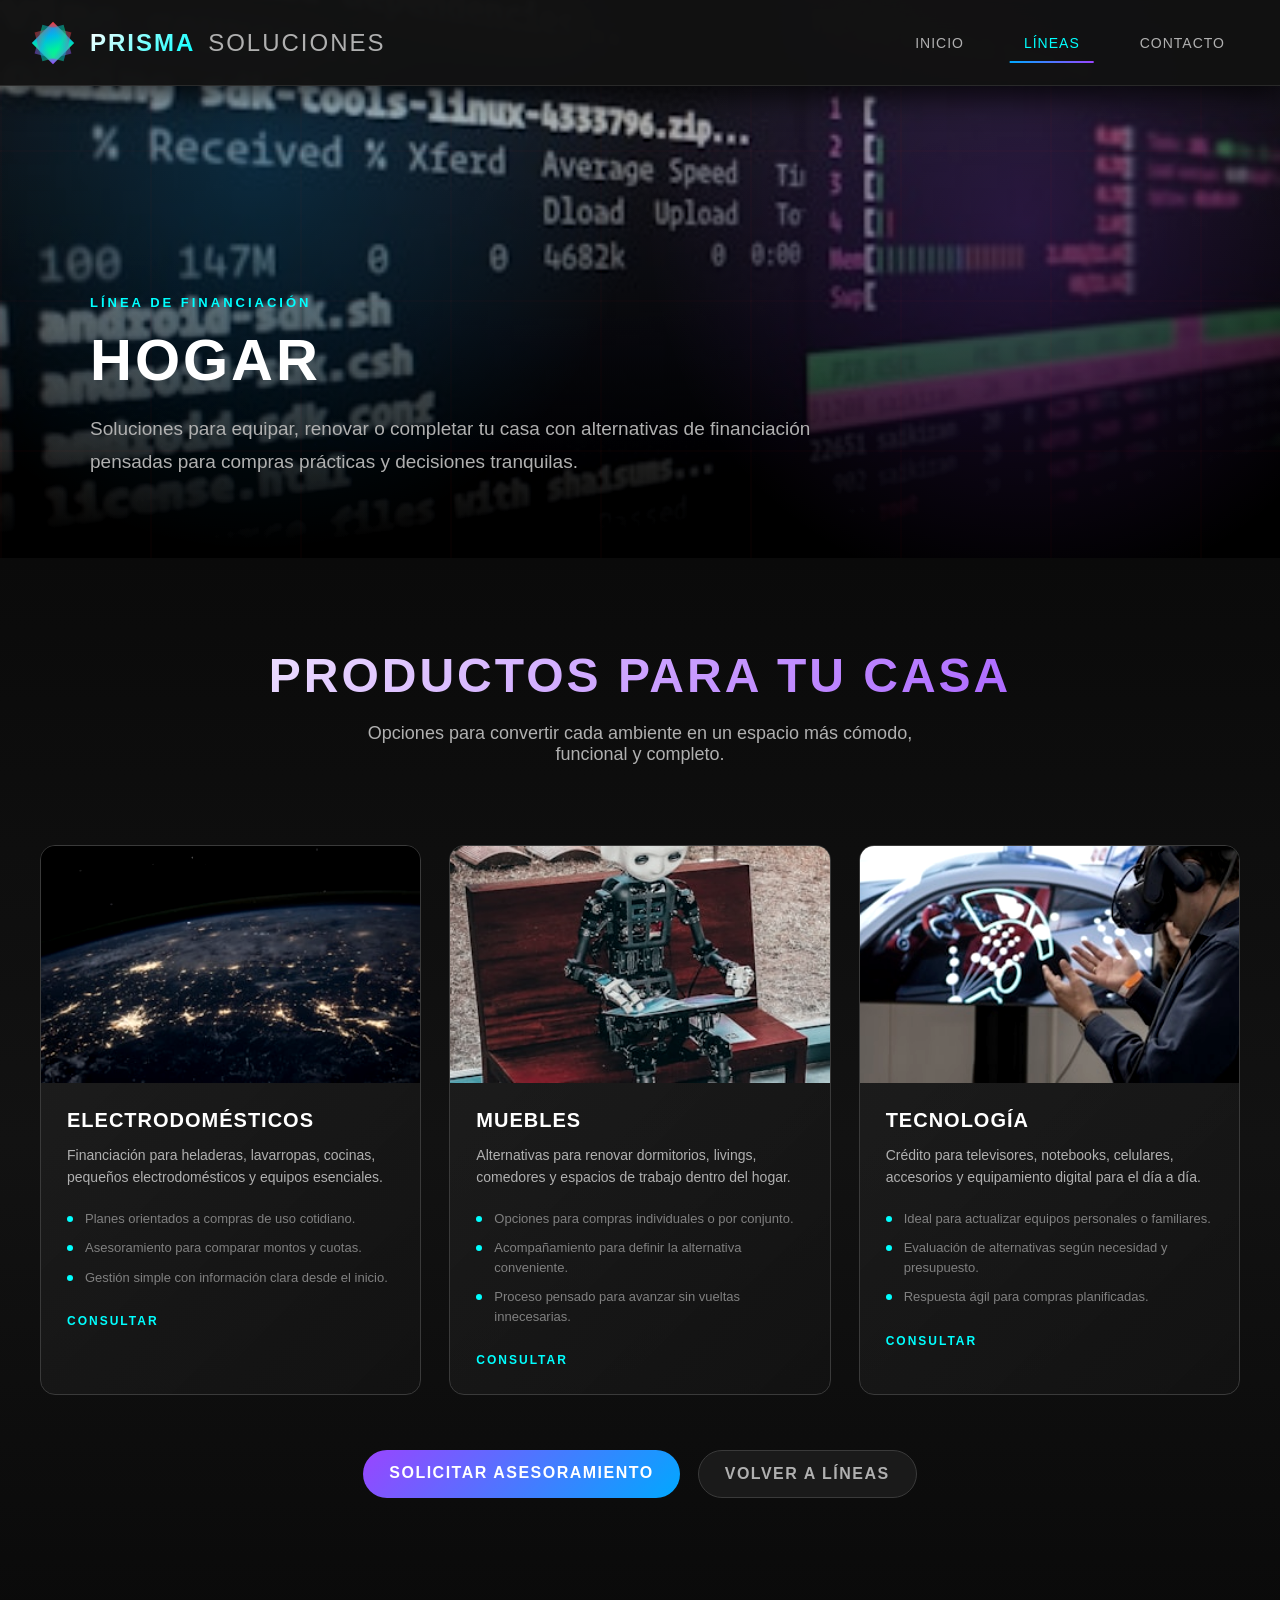
==== hogar.html @ 2b57d8ed "categorias" ====
<!DOCTYPE html>
<html lang="es">
<head>
    <meta charset="UTF-8">
    <meta name="viewport" content="width=device-width, initial-scale=1.0">
    <title>Hogar | PRISMA SOLUCIONES</title>
    <link rel="stylesheet" href="styles.css">
</head>
<body>
    <header class="header scrolled" id="header">
        <nav class="nav-container">
            <a href="index.html#home" class="logo">
                <div class="logo-icon">
                    <div class="logo-prism">
                        <div class="prism-shape"></div>
                    </div>
                </div>
                <span class="logo-text">
                    <span class="prism">PRISMA</span>
                    <span class="flux">SOLUCIONES</span>
                </span>
            </a>
            <ul class="nav-menu">
                <li><a href="index.html#home" class="nav-link">Inicio</a></li>
                <li><a href="index.html#stats" class="nav-link active">Líneas</a></li>
                <li><a href="index.html#contact" class="nav-link">Contacto</a></li>
            </ul>
        </nav>
    </header>

    <main>
        <section class="detail-hero" style="--detail-image: url('images/data-nexus.jpg');">
            <div class="detail-hero-content">
                <div class="detail-kicker">Línea de financiación</div>
                <h1 class="detail-title">Hogar</h1>
                <p class="detail-intro">Soluciones para equipar, renovar o completar tu casa con alternativas de financiación pensadas para compras prácticas y decisiones tranquilas.</p>
            </div>
        </section>

        <section class="products-section">
            <div class="section-header">
                <h2 class="section-title">Productos para tu casa</h2>
                <p class="section-subtitle">Opciones para convertir cada ambiente en un espacio más cómodo, funcional y completo.</p>
            </div>

            <div class="products-grid">
                <article class="product-card">
                    <div class="product-image">
                        <img src="images/quantum-cloud.jpg" alt="Electrodomésticos para el hogar">
                    </div>
                    <div class="product-content">
                        <h3 class="product-title">Electrodomésticos</h3>
                        <p class="product-description">Financiación para heladeras, lavarropas, cocinas, pequeños electrodomésticos y equipos esenciales.</p>
                        <ul class="product-details">
                            <li>Planes orientados a compras de uso cotidiano.</li>
                            <li>Asesoramiento para comparar montos y cuotas.</li>
                            <li>Gestión simple con información clara desde el inicio.</li>
                        </ul>
                        <a class="product-cta" href="index.html#contact">Consultar</a>
                    </div>
                </article>

                <article class="product-card">
                    <div class="product-image">
                        <img src="images/neural-network.jpg" alt="Muebles para livings, dormitorios y comedores">
                    </div>
                    <div class="product-content">
                        <h3 class="product-title">Muebles</h3>
                        <p class="product-description">Alternativas para renovar dormitorios, livings, comedores y espacios de trabajo dentro del hogar.</p>
                        <ul class="product-details">
                            <li>Opciones para compras individuales o por conjunto.</li>
                            <li>Acompañamiento para definir la alternativa conveniente.</li>
                            <li>Proceso pensado para avanzar sin vueltas innecesarias.</li>
                        </ul>
                        <a class="product-cta" href="index.html#contact">Consultar</a>
                    </div>
                </article>

                <article class="product-card">
                    <div class="product-image">
                        <img src="images/ar-interface.jpg" alt="Tecnología para el hogar">
                    </div>
                    <div class="product-content">
                        <h3 class="product-title">Tecnología</h3>
                        <p class="product-description">Crédito para televisores, notebooks, celulares, accesorios y equipamiento digital para el día a día.</p>
                        <ul class="product-details">
                            <li>Ideal para actualizar equipos personales o familiares.</li>
                            <li>Evaluación de alternativas según necesidad y presupuesto.</li>
                            <li>Respuesta ágil para compras planificadas.</li>
                        </ul>
                        <a class="product-cta" href="index.html#contact">Consultar</a>
                    </div>
                </article>
            </div>

            <div class="detail-actions">
                <a class="detail-button" href="index.html#contact">Solicitar asesoramiento</a>
                <a class="detail-button secondary" href="index.html#stats">Volver a líneas</a>
            </div>
        </section>
    </main>
</body>
</html>
---- styles.css ----
@charset "utf-8";
/* CSS Document */

/*

TemplateMo 600 Prism Flux

https://templatemo.com/tm-600-prism-flux

*/

* {
	margin: 0;
	padding: 0;
	box-sizing: border-box;
}

:root {
	--primary-black: #0a0a0a;
	--carbon-dark: #121212;
	--carbon-medium: #1a1a1a;
	--carbon-light: #2a2a2a;
	--metal-dark: #3a3a3a;
	--metal-light: #4a4a4a;
	--accent-red: #ff3333;
	--accent-blue: #00a8ff;
	--accent-green: #00ff88;
	--accent-purple: #9945ff;
	--accent-cyan: #00ffff;
	--text-primary: #ffffff;
	--text-secondary: #b0b0b0;
	--text-dim: #808080;
}

html {
	scroll-behavior: smooth;
	overflow-x: hidden;
}

body {
	font-family: 'Orbitron', 'Rajdhani', sans-serif;
	background: var(--primary-black);
	color: var(--text-primary);
	overflow-x: hidden;
	position: relative;
}

/* Carbon Fiber Background Pattern */
body::before {
	content: '';
	position: fixed;
	top: 0;
	left: 0;
	width: 100%;
	height: 100%;
	background:
		repeating-linear-gradient(0deg,
			transparent,
			transparent 2px,
			rgba(255, 255, 255, 0.03) 2px,
			rgba(255, 255, 255, 0.03) 4px),
		repeating-linear-gradient(90deg,
			transparent,
			transparent 2px,
			rgba(255, 255, 255, 0.03) 2px,
			rgba(255, 255, 255, 0.03) 4px),
		linear-gradient(135deg,
			var(--primary-black) 0%,
			var(--carbon-dark) 25%,
			var(--carbon-medium) 50%,
			var(--carbon-dark) 75%,
			var(--primary-black) 100%);
	z-index: -2;
}

/* Animated Grid Overlay */
body::after {
	content: '';
	position: fixed;
	top: 0;
	left: 0;
	width: 100%;
	height: 100%;
	background-image:
		linear-gradient(rgba(255, 51, 51, 0.05) 2px, transparent 2px),
		linear-gradient(90deg, rgba(255, 51, 51, 0.05) 2px, transparent 2px);
	background-size: 150px 150px;
	animation: gridMove 20s linear infinite;
	z-index: -1;
	opacity: 0.5;
}

@keyframes gridMove {
	0% {
		transform: translate(0, 0);
	}

	100% {
		transform: translate(150px, 150px);
	}
}

/* Loading Screen */
.loader {
	position: fixed;
	top: 0;
	left: 0;
	width: 100%;
	height: 100vh;
	background: var(--primary-black);
	display: flex;
	justify-content: center;
	align-items: center;
	z-index: 10000;
	transition: opacity 0.5s, visibility 0.5s;
}

.loader.hidden {
	opacity: 0;
	visibility: hidden;
}

.loader-content {
	text-align: center;
}

.loader-prism {
	width: 100px;
	height: 100px;
	position: relative;
	margin: 0 auto 30px;
}

.prism-face {
	position: absolute;
	width: 100%;
	height: 100%;
	border: 2px solid transparent;
	transform-origin: center;
	animation: prismRotate 3s linear infinite;
}

.prism-face:nth-child(1) {
	border-image: linear-gradient(45deg, var(--accent-red), var(--accent-blue)) 1;
	animation-delay: 0s;
}

.prism-face:nth-child(2) {
	border-image: linear-gradient(45deg, var(--accent-blue), var(--accent-green)) 1;
	transform: rotate(60deg);
	animation-delay: 0.2s;
}

.prism-face:nth-child(3) {
	border-image: linear-gradient(45deg, var(--accent-green), var(--accent-purple)) 1;
	transform: rotate(120deg);
	animation-delay: 0.4s;
}

@keyframes prismRotate {
	0% {
		transform: rotate(0deg) scale(1);
	}

	50% {
		transform: rotate(180deg) scale(1.2);
	}

	100% {
		transform: rotate(360deg) scale(1);
	}
}

/* Navigation Header */
.header {
	position: fixed;
	top: 0;
	width: 100%;
	background: linear-gradient(180deg,
			rgba(18, 18, 18, 0.98) 0%,
			rgba(18, 18, 18, 0.9) 50%,
			rgba(18, 18, 18, 0) 100%);
	backdrop-filter: blur(20px);
	border-bottom: 1px solid rgba(255, 255, 255, 0.1);
	z-index: 1000;
	transition: all 0.3s ease;
}

.header.scrolled {
	background: rgba(18, 18, 18, 0.98);
	backdrop-filter: blur(30px);
	box-shadow: 0 10px 30px rgba(0, 0, 0, 0.8);
}

.nav-container {
	max-width: 1400px;
	margin: 0 auto;
	display: flex;
	justify-content: space-between;
	align-items: center;
	padding: 20px 30px;
}

.logo {
	display: flex;
	align-items: center;
	text-decoration: none;
	position: relative;
}

.logo-icon {
	width: 45px;
	height: 45px;
	margin-right: 15px;
	position: relative;
}

/* Prism-inspired logo */
.logo-prism {
	width: 100%;
	height: 100%;
	position: relative;
	display: flex;
	align-items: center;
	justify-content: center;
}

.prism-shape {
	width: 30px;
	height: 30px;
	position: relative;
	transform: rotate(45deg);
	background: linear-gradient(135deg,
			var(--accent-red) 0%,
			var(--accent-blue) 33%,
			var(--accent-green) 66%,
			var(--accent-purple) 100%);
	animation: prismShine 3s ease-in-out infinite;
}

@keyframes prismShine {

	0%,
	100% {
		filter: brightness(1) hue-rotate(0deg);
		transform: rotate(45deg) scale(1);
	}

	50% {
		filter: brightness(1.5) hue-rotate(10deg);
		transform: rotate(45deg) scale(1.1);
	}
}

.prism-shape::before,
.prism-shape::after {
	content: '';
	position: absolute;
	width: 100%;
	height: 100%;
	background: inherit;
	opacity: 0.5;
}

.prism-shape::before {
	transform: rotate(60deg);
}

.prism-shape::after {
	transform: rotate(-60deg);
}

.logo-text {
	font-size: 24px;
	font-weight: 900;
	letter-spacing: 2px;
	text-transform: uppercase;
}

.logo-text .prism {
	background: linear-gradient(135deg, var(--text-primary), var(--accent-cyan));
	-webkit-background-clip: text;
	-webkit-text-fill-color: transparent;
	background-clip: text;
}

.logo-text .flux {
	color: var(--text-secondary);
	font-weight: 300;
	margin-left: 5px;
}

.nav-menu {
	display: flex;
	list-style: none;
	gap: 10px;
	align-items: center;
}

.nav-menu a {
	color: var(--text-secondary);
	text-decoration: none;
	padding: 12px 25px;
	transition: all 0.3s ease;
	position: relative;
	text-transform: uppercase;
	font-weight: 500;
	letter-spacing: 1px;
	font-size: 14px;
}

.nav-menu a::before {
	content: '';
	position: absolute;
	bottom: 0;
	left: 50%;
	transform: translateX(-50%);
	width: 0;
	height: 2px;
	background: linear-gradient(90deg, var(--accent-blue), var(--accent-purple));
	transition: width 0.3s ease;
}

.nav-menu a:hover {
	color: var(--text-primary);
}

.nav-menu a:hover::before,
.nav-menu a.active::before {
	width: 80%;
}

.nav-menu a.active {
	color: var(--accent-cyan);
}

.menu-toggle {
	display: none;
	flex-direction: column;
	cursor: pointer;
	padding: 5px;
}

.menu-toggle span {
	width: 30px;
	height: 3px;
	background: linear-gradient(90deg, var(--accent-blue), var(--accent-purple));
	margin: 3px 0;
	transition: 0.3s;
	border-radius: 2px;
}

.menu-toggle.active span:nth-child(1) {
	transform: rotate(-45deg) translate(-5px, 6px);
}

.menu-toggle.active span:nth-child(2) {
	opacity: 0;
}

.menu-toggle.active span:nth-child(3) {
	transform: rotate(45deg) translate(-5px, -6px);
}

/* Hero Section with 3D Carousel */
.hero {
	min-height: 100vh;
	display: flex;
	align-items: center;
	justify-content: center;
	position: relative;
	padding: 120px 20px 80px;
	background: radial-gradient(ellipse at center,
			rgba(153, 69, 255, 0.1) 0%,
			transparent 50%);
}

.carousel-container {
	width: 100%;
	max-width: 1600px;
	height: 650px;
	perspective: 1200px;
	position: relative;
	padding-top: 60px;
}

.carousel {
	width: 100%;
	height: 100%;
	position: relative;
	transform-style: preserve-3d;
}

.carousel-item {
	position: absolute;
	width: 400px;
	height: 500px;
	left: 50%;
	top: 50%;
	transform-style: preserve-3d;
	transition: all 0.8s cubic-bezier(0.4, 0.0, 0.2, 1);
	cursor: pointer;
	transform-origin: center center;
}

.carousel-item .card {
	width: 100%;
	height: 100%;
	background: linear-gradient(135deg, var(--carbon-medium), var(--carbon-dark));
	border: 2px solid var(--metal-dark);
	border-radius: 20px;
	padding: 30px;
	position: relative;
	overflow: hidden;
	box-shadow:
		0 20px 40px rgba(0, 0, 0, 0.8),
		inset 0 1px 0 rgba(255, 255, 255, 0.1);
}

.carousel-item .card::before {
	content: '';
	position: absolute;
	top: 0;
	left: 0;
	right: 0;
	height: 1px;
	background: linear-gradient(90deg,
			transparent,
			rgba(255, 255, 255, 0.5),
			transparent);
	animation: scanline 3s linear infinite;
}

@keyframes scanline {
	0% {
		transform: translateY(0);
	}

	100% {
		transform: translateY(500px);
	}
}

.card-number {
	position: absolute;
	top: 20px;
	right: 30px;
	font-size: 72px;
	font-weight: 900;
	color: rgba(153, 69, 255, 0.1);
	font-family: 'Orbitron', monospace;
}

.card-image {
	width: 100%;
	height: 200px;
	background: var(--carbon-dark);
	border-radius: 10px;
	margin-bottom: 20px;
	overflow: hidden;
	position: relative;
	border: 1px solid var(--metal-dark);
}

.card-image img {
	width: 100%;
	height: 100%;
	object-fit: cover;
	filter: grayscale(50%) contrast(1.2);
	transition: all 0.5s ease;
}

.carousel-item:hover .card-image img {
	filter: grayscale(0%) contrast(1.3);
	transform: scale(1.1);
}

.card-title {
	font-size: 24px;
	font-weight: 700;
	margin-bottom: 15px;
	text-transform: uppercase;
	letter-spacing: 2px;
	background: linear-gradient(135deg, var(--text-primary), var(--accent-purple));
	-webkit-background-clip: text;
	-webkit-text-fill-color: transparent;
	background-clip: text;
}

.card-description {
	color: var(--text-secondary);
	line-height: 1.6;
	margin-bottom: 20px;
	font-size: 14px;
}

.card-tech {
	display: flex;
	flex-wrap: wrap;
	gap: 8px;
	margin-bottom: 20px;
}

.tech-badge {
	padding: 5px 12px;
	background: rgba(153, 69, 255, 0.1);
	border: 1px solid var(--accent-purple);
	border-radius: 20px;
	font-size: 12px;
	color: var(--accent-purple);
	text-transform: uppercase;
	letter-spacing: 1px;
}

.card-cta {
	padding: 12px 30px;
	background: linear-gradient(135deg, var(--accent-purple), var(--accent-blue));
	border: none;
	border-radius: 30px;
	color: var(--text-primary);
	font-weight: 700;
	text-transform: uppercase;
	letter-spacing: 2px;
	cursor: pointer;
	transition: all 0.3s ease;
	box-shadow: 0 5px 15px rgba(153, 69, 255, 0.3);
}

.card-cta:hover {
	transform: translateY(-2px);
	box-shadow: 0 8px 25px rgba(153, 69, 255, 0.5);
}

/* Carousel Controls */
.carousel-controls {
	position: absolute;
	bottom: -70px;
	left: 50%;
	transform: translateX(-50%);
	display: flex;
	gap: 20px;
	z-index: 100;
}

.carousel-btn {
	width: 60px;
	height: 60px;
	background: linear-gradient(135deg, var(--carbon-medium), var(--carbon-dark));
	border: 2px solid var(--metal-dark);
	border-radius: 50%;
	color: var(--accent-purple);
	font-size: 24px;
	cursor: pointer;
	transition: all 0.3s ease;
	display: flex;
	align-items: center;
	justify-content: center;
	box-shadow:
		0 5px 15px rgba(0, 0, 0, 0.5),
		inset 0 1px 0 rgba(255, 255, 255, 0.1);
}

.carousel-btn:hover {
	border-color: var(--accent-purple);
	box-shadow:
		0 8px 25px rgba(153, 69, 255, 0.3),
		inset 0 1px 0 rgba(255, 255, 255, 0.2);
	transform: scale(1.1);
}

.carousel-indicators {
	position: absolute;
	top: 30px;
	left: 50%;
	transform: translateX(-50%);
	display: flex;
	gap: 15px;
	z-index: 100;
}

.indicator {
	width: 12px;
	height: 12px;
	background: var(--metal-dark);
	border: 1px solid var(--metal-light);
	border-radius: 50%;
	cursor: pointer;
	transition: all 0.3s ease;
}

.indicator.active {
	background: linear-gradient(135deg, var(--accent-purple), var(--accent-blue));
	box-shadow: 0 0 10px rgba(153, 69, 255, 0.5);
	transform: scale(1.3);
}

/* NEW: Prism Philosophy Section */
.philosophy-section {
	padding: 120px 30px;
	background: linear-gradient(180deg,
			var(--primary-black) 0%,
			rgba(153, 69, 255, 0.02) 50%,
			var(--primary-black) 100%);
	position: relative;
	overflow: hidden;
}

.philosophy-container {
	max-width: 1200px;
	margin: 0 auto;
	text-align: center;
}

/* Animated Prism Line */
.prism-line {
	width: 100%;
	height: 2px;
	margin: 0 auto 60px;
	position: relative;
	overflow: hidden;
	background: var(--carbon-medium);
}

.prism-line::before {
	content: '';
	position: absolute;
	top: 0;
	left: -100%;
	width: 100%;
	height: 100%;
	background: linear-gradient(90deg,
			transparent,
			var(--accent-red) 20%,
			var(--accent-blue) 40%,
			var(--accent-green) 60%,
			var(--accent-purple) 80%,
			transparent);

	animation: prismSweep 4s ease-in-out infinite;
}

@keyframes prismSweep {
	0% {
		left: -100%;
	}

	100% {
		left: 100%;
	}
}

.philosophy-headline {
	font-size: 56px;
	font-weight: 900;
	text-transform: uppercase;
	letter-spacing: 3px;
	margin-bottom: 30px;
	line-height: 1.2;
	background: linear-gradient(135deg,
			var(--accent-cyan) 0%,
			var(--accent-purple) 25%,
			var(--accent-blue) 50%,
			var(--accent-green) 75%,
			var(--accent-cyan) 100%);
	-webkit-background-clip: text;
	-webkit-text-fill-color: transparent;
	background-clip: text;
	background-size: 200% 200%;
	animation: gradientFlow 5s ease infinite;
}

@keyframes gradientFlow {
	0% {
		background-position: 0% 50%;
	}

	50% {
		background-position: 100% 50%;
	}

	100% {
		background-position: 0% 50%;
	}
}

.philosophy-subheading {
	font-size: 20px;
	color: var(--text-secondary);
	max-width: 700px;
	margin: 0 auto 80px;
	line-height: 1.6;
	font-weight: 300;
}

.philosophy-pillars {
	display: grid;
	grid-template-columns: repeat(auto-fit, minmax(300px, 1fr));
	gap: 50px;
	margin-bottom: 60px;
}

.pillar {
	position: relative;
	padding: 40px 30px;
	background: linear-gradient(135deg,
			rgba(42, 42, 42, 0.2),
			rgba(26, 26, 26, 0.3));
	border: 1px solid var(--metal-dark);
	border-radius: 20px;
	transition: all 0.4s ease;
	overflow: hidden;
}

.pillar::before {
	content: '';
	position: absolute;
	top: 0;
	left: 0;
	width: 100%;
	height: 2px;
	background: linear-gradient(90deg,
			var(--accent-purple),
			var(--accent-blue),
			var(--accent-green));
	transform: scaleX(0);
	transition: transform 0.4s ease;
}

.pillar:hover::before {
	transform: scaleX(1);
}

.pillar:hover {
	transform: translateY(-10px);
	border-color: var(--accent-purple);
	box-shadow: 0 20px 40px rgba(153, 69, 255, 0.2);
	background: linear-gradient(135deg,
			rgba(153, 69, 255, 0.05),
			rgba(26, 26, 26, 0.3));
}

.pillar-icon {
	width: 80px;
	height: 80px;
	margin: 0 auto 25px;
	display: flex;
	align-items: center;
	justify-content: center;
	font-size: 40px;
	position: relative;
}

.pillar-icon::before {
	content: '';
	position: absolute;
	width: 100%;
	height: 100%;
	background: linear-gradient(135deg, var(--accent-purple), var(--accent-blue));
	border-radius: 50%;
	opacity: 0.2;
	animation: pulse 3s ease-in-out infinite;
}

@keyframes pulse {

	0%,
	100% {
		transform: scale(1);
		opacity: 0.2;
	}

	50% {
		transform: scale(1.2);
		opacity: 0.1;
	}
}

.pillar-title {
	font-size: 24px;
	font-weight: 700;
	text-transform: uppercase;
	letter-spacing: 2px;
	margin-bottom: 15px;
	color: var(--text-primary);
}

.pillar-description {
	font-size: 16px;
	color: var(--text-secondary);
	line-height: 1.6;
}
.pillar-description a {
	color: var(--accent-cyan);
	text-decoration: none;
	transition: all 0.3s ease;
	position: relative;
}

.pillar-description a::after {
	content: '';
	position: absolute;
	bottom: -2px;
	left: 0;
	width: 0;
	height: 1px;
	background: var(--accent-cyan);
	transition: width 0.3s ease;
}

.pillar-description a:hover {
	color: var(--accent-purple);
}

.pillar-description a:hover::after {
	width: 100%;
}

/* Particle Effect Background */
.philosophy-particles {
	position: absolute;
	width: 100%;
	height: 100%;
	top: 0;
	left: 0;
	overflow: hidden;
	pointer-events: none;
}

.particle {
	position: absolute;
	width: 4px;
	height: 4px;
	background: linear-gradient(135deg, var(--accent-cyan), var(--accent-purple));
	border-radius: 50%;
	opacity: 0;
	animation: float-particle 20s infinite linear;
}

@keyframes float-particle {
	0% {
		transform: translateY(0) rotate(0deg);
		opacity: 0;
	}

	5% {
		opacity: 1;
	}

	95% {
		opacity: 1;
	}

	100% {
		transform: translateY(-100vh) rotate(720deg);
		opacity: 0;
	}
}

/* Stats Section with Content */
.stats-section {
	padding: 120px 30px;
	background: linear-gradient(180deg,
			var(--primary-black) 0%,
			var(--carbon-dark) 50%,
			var(--primary-black) 100%);
	position: relative;
}

.stats-grid {
	max-width: 1200px;
	margin: 0 auto;
	display: grid;
	grid-template-columns: repeat(3, minmax(0, 1fr));
	gap: 32px;
}

.stat-card {
	background: linear-gradient(135deg,
			rgba(42, 42, 42, 0.5),
			rgba(26, 26, 26, 0.8));
	border: 1px solid var(--metal-dark);
	border-radius: 15px;
	color: inherit;
	display: flex;
	flex-direction: column;
	min-height: 430px;
	padding: 0 0 30px;
	position: relative;
	overflow: hidden;
	text-align: left;
	text-decoration: none;
	transition: all 0.3s ease;
}

.stat-card::before {
	content: '';
	position: absolute;
	top: 0;
	left: -100%;
	width: 100%;
	height: 2px;
	background: linear-gradient(90deg,
			transparent,
			var(--accent-purple),
			transparent);
	animation: none;
}

.stat-card:hover::before {
	animation: slideRight 0.5s ease forwards;
}

@keyframes slideRight {
	0% {
		left: -100%;
	}

	100% {
		left: 100%;
	}
}

.stat-card:hover {
	transform: translateY(-5px);
	border-color: var(--accent-purple);
	box-shadow: 0 15px 35px rgba(153, 69, 255, 0.2);
}

.stat-image {
	width: 100%;
	aspect-ratio: 16 / 10;
	background: var(--carbon-dark);
	border-bottom: 1px solid var(--metal-dark);
	overflow: hidden;
	position: relative;
}

.stat-image::after {
	content: '';
	position: absolute;
	inset: 0;
	background: linear-gradient(180deg, transparent 45%, rgba(10, 10, 10, 0.82) 100%);
	pointer-events: none;
}

.stat-image img {
	width: 100%;
	height: 100%;
	object-fit: cover;
	filter: grayscale(35%) contrast(1.15);
	transition: all 0.5s ease;
}

.stat-card:hover .stat-image img {
	filter: grayscale(0%) contrast(1.25);
	transform: scale(1.08);
}

.stat-icon {
	width: 80px;
	height: 80px;
	background: linear-gradient(135deg, var(--accent-purple), var(--accent-blue));
	border-radius: 50%;
	display: flex;
	align-items: center;
	justify-content: center;
	margin: 0 auto 20px;
	font-size: 36px;
	color: var(--text-primary);
	box-shadow: 0 10px 25px rgba(153, 69, 255, 0.3);
}

.stat-number {
	font-size: 48px;
	font-weight: 900;
	color: var(--text-primary);
	margin-bottom: 10px;
	font-family: 'Orbitron', monospace;
}

.stat-label {
	font-size: 22px;
	color: var(--text-primary);
	text-transform: uppercase;
	letter-spacing: 1.5px;
	margin-bottom: 15px;
	padding: 28px 28px 0;
}

.stat-description {
	color: var(--text-secondary);
	flex: 1;
	font-size: 15px;
	line-height: 1.6;
	padding: 0 28px;
}

.stat-link {
	align-self: flex-start;
	color: var(--accent-cyan);
	font-size: 12px;
	font-weight: 700;
	letter-spacing: 2px;
	margin: 24px 28px 0;
	text-transform: uppercase;
	transition: all 0.3s ease;
}

.stat-card:hover .stat-link {
	color: var(--accent-purple);
	transform: translateX(6px);
}

/* Product detail pages */
.detail-hero {
	min-height: 62vh;
	display: flex;
	align-items: flex-end;
	padding: 150px 30px 80px;
	position: relative;
	overflow: hidden;
}

.detail-hero::before {
	content: '';
	position: absolute;
	inset: 0;
	background: linear-gradient(180deg, rgba(10, 10, 10, 0.15), var(--primary-black)),
		var(--detail-image);
	background-position: center;
	background-size: cover;
	filter: grayscale(25%) contrast(1.15);
	z-index: -2;
}

.detail-hero::after {
	content: '';
	position: absolute;
	inset: 0;
	background: radial-gradient(circle at 20% 30%, rgba(0, 168, 255, 0.18), transparent 35%),
		radial-gradient(circle at 80% 40%, rgba(153, 69, 255, 0.2), transparent 35%);
	z-index: -1;
}

.detail-hero-content {
	max-width: 1100px;
	margin: 0 auto;
	width: 100%;
}

.detail-kicker {
	color: var(--accent-cyan);
	font-size: 13px;
	font-weight: 700;
	letter-spacing: 3px;
	margin-bottom: 18px;
	text-transform: uppercase;
}

.detail-title {
	font-size: 58px;
	font-weight: 900;
	letter-spacing: 3px;
	line-height: 1.1;
	margin-bottom: 22px;
	text-transform: uppercase;
}

.detail-intro {
	color: var(--text-secondary);
	font-size: 19px;
	line-height: 1.7;
	max-width: 780px;
}

.products-section {
	padding: 90px 30px 120px;
	background: linear-gradient(180deg, var(--primary-black) 0%, var(--carbon-dark) 55%, var(--primary-black) 100%);
}

.products-grid {
	max-width: 1200px;
	margin: 0 auto;
	display: grid;
	grid-template-columns: repeat(3, minmax(0, 1fr));
	gap: 28px;
}

.product-card {
	background: linear-gradient(135deg, rgba(42, 42, 42, 0.55), rgba(18, 18, 18, 0.92));
	border: 1px solid var(--metal-dark);
	border-radius: 15px;
	overflow: hidden;
	transition: all 0.3s ease;
}

.product-card:hover {
	border-color: var(--accent-purple);
	box-shadow: 0 18px 35px rgba(153, 69, 255, 0.18);
	transform: translateY(-6px);
}

.product-image {
	aspect-ratio: 16 / 10;
	overflow: hidden;
}

.product-image img {
	width: 100%;
	height: 100%;
	object-fit: cover;
	filter: grayscale(35%) contrast(1.12);
	transition: all 0.5s ease;
}

.product-card:hover .product-image img {
	filter: grayscale(0%) contrast(1.22);
	transform: scale(1.08);
}

.product-content {
	padding: 26px;
}

.product-title {
	font-size: 20px;
	letter-spacing: 1px;
	margin-bottom: 12px;
	text-transform: uppercase;
}

.product-description {
	color: var(--text-secondary);
	font-size: 14px;
	line-height: 1.6;
	margin-bottom: 20px;
}

.product-details {
	display: grid;
	gap: 10px;
	list-style: none;
	margin-bottom: 24px;
}

.product-details li {
	color: var(--text-dim);
	font-size: 13px;
	line-height: 1.5;
	padding-left: 18px;
	position: relative;
}

.product-details li::before {
	content: '';
	width: 6px;
	height: 6px;
	background: var(--accent-cyan);
	border-radius: 50%;
	left: 0;
	position: absolute;
	top: 7px;
}

.product-cta {
	color: var(--accent-cyan);
	font-size: 12px;
	font-weight: 700;
	letter-spacing: 2px;
	text-decoration: none;
	text-transform: uppercase;
	transition: color 0.3s ease;
}

.product-cta:hover {
	color: var(--accent-purple);
}

.detail-actions {
	max-width: 1200px;
	margin: 55px auto 0;
	display: flex;
	flex-wrap: wrap;
	gap: 18px;
	justify-content: center;
}

.detail-button {
	background: linear-gradient(135deg, var(--accent-purple), var(--accent-blue));
	border-radius: 30px;
	color: var(--text-primary);
	font-weight: 700;
	letter-spacing: 1.5px;
	padding: 14px 26px;
	text-decoration: none;
	text-transform: uppercase;
	transition: all 0.3s ease;
}

.detail-button.secondary {
	background: var(--carbon-medium);
	border: 1px solid var(--metal-dark);
	color: var(--text-secondary);
}

.detail-button:hover {
	box-shadow: 0 10px 25px rgba(153, 69, 255, 0.35);
	transform: translateY(-3px);
}

/* Enhanced Skills Section - Technical Arsenal */
.skills-section {
	padding: 120px 30px;
	background: var(--carbon-dark);
	position: relative;
	overflow: hidden;
}

.skills-container {
	max-width: 1200px;
	margin: 0 auto;
}

.section-header {
	text-align: center;
	margin-bottom: 80px;
}

.section-title {
	font-size: 48px;
	font-weight: 900;
	text-transform: uppercase;
	letter-spacing: 3px;
	margin-bottom: 20px;
	background: linear-gradient(135deg, var(--text-primary), var(--accent-purple));
	-webkit-background-clip: text;
	-webkit-text-fill-color: transparent;
	background-clip: text;
}

.section-subtitle {
	color: var(--text-secondary);
	font-size: 18px;
	max-width: 600px;
	margin: 0 auto;
}

/* Hexagonal Skills Grid */
.skills-hexagon-grid {
	display: flex;
	flex-wrap: wrap;
	justify-content: center;
	gap: 20px;
	margin-top: 60px;
}

.skill-hexagon {
	width: 200px;
	height: 230px;
	position: relative;
	margin: 30px 10px;
	cursor: pointer;
	transition: all 0.3s ease;
}

.skill-hexagon:hover {
	transform: translateY(-10px);
}

.hexagon-inner {
	width: 100%;
	height: 100%;
	position: relative;
	transform: rotate(30deg);
	overflow: hidden;
	border-radius: 20px;
	background: linear-gradient(135deg, var(--carbon-medium), var(--carbon-light));
	border: 2px solid var(--metal-dark);
}

.skill-hexagon:hover .hexagon-inner {
	border-color: var(--accent-purple);
	box-shadow: 0 0 30px rgba(153, 69, 255, 0.5);
}

.hexagon-content {
	position: absolute;
	width: 100%;
	height: 100%;
	top: 0;
	left: 0;
	transform: rotate(-30deg);
	display: flex;
	flex-direction: column;
	align-items: center;
	justify-content: center;
	padding: 20px;
}

.skill-icon-hex {
	font-size: 48px;
	margin-bottom: 15px;
	color: var(--accent-purple);
	animation: float 3s ease-in-out infinite;
}

@keyframes float {

	0%,
	100% {
		transform: translateY(0);
	}

	50% {
		transform: translateY(-10px);
	}
}

.skill-name-hex {
	font-size: 16px;
	font-weight: 700;
	text-transform: uppercase;
	letter-spacing: 1px;
	color: var(--text-primary);
	margin-bottom: 10px;
	text-align: center;
}

.skill-level {
	width: 100%;
	height: 4px;
	background: var(--carbon-dark);
	border-radius: 2px;
	overflow: hidden;
	position: relative;
}

.skill-level-fill {
	height: 100%;
	background: linear-gradient(90deg, var(--accent-blue), var(--accent-purple));
	border-radius: 2px;
	position: relative;
	animation: fillLevel 2s ease-out;
}

@keyframes fillLevel {
	0% {
		width: 0;
	}
}

.skill-percentage-hex {
	font-size: 14px;
	color: var(--text-secondary);
	margin-top: 8px;
	font-weight: 600;
}

/* Skill Categories Tabs */
.skill-categories {
	display: flex;
	justify-content: center;
	gap: 20px;
	margin-bottom: 40px;
	flex-wrap: wrap;
}

.category-tab {
	padding: 12px 30px;
	background: var(--carbon-medium);
	border: 1px solid var(--metal-dark);
	border-radius: 30px;
	color: var(--text-secondary);
	cursor: pointer;
	transition: all 0.3s ease;
	text-transform: uppercase;
	font-size: 14px;
	letter-spacing: 1px;
}

.category-tab:hover {
	background: rgba(153, 69, 255, 0.1);
	border-color: var(--accent-purple);
	color: var(--text-primary);
}

.category-tab.active {
	background: linear-gradient(135deg, var(--accent-purple), var(--accent-blue));
	border-color: var(--accent-purple);
	color: var(--text-primary);
	box-shadow: 0 5px 20px rgba(153, 69, 255, 0.3);
}

/* Contact Section */
.contact-section {
	padding: 120px 30px;
	background: linear-gradient(180deg,
			var(--carbon-dark) 0%,
			var(--primary-black) 100%);
	position: relative;
}

.contact-container {
	max-width: 1200px;
	margin: 0 auto;
	display: grid;
	grid-template-columns: 1fr 1fr;
	gap: 60px;
	align-items: start;
}

.contact-info {
	padding: 40px;
	background: linear-gradient(135deg,
			rgba(42, 42, 42, 0.3),
			rgba(26, 26, 26, 0.5));
	border: 1px solid var(--metal-dark);
	border-radius: 20px;
}

.info-item {
	display: flex;
	align-items: center;
	margin-bottom: 30px;
	padding: 20px;
	background: var(--carbon-dark);
	border-radius: 10px;
	transition: all 0.3s ease;
	text-decoration: none;
	cursor: pointer;
	position: relative;
	overflow: hidden;
}

.info-item::before {
	content: '';
	position: absolute;
	top: 0;
	left: -100%;
	width: 100%;
	height: 100%;
	background: linear-gradient(90deg,
			transparent,
			rgba(153, 69, 255, 0.1),
			transparent);
	transition: left 0.5s ease;
}

.info-item:hover::before {
	left: 100%;
}

.info-item:hover {
	transform: translateX(10px);
	background: rgba(153, 69, 255, 0.1);
	box-shadow: 0 5px 20px rgba(153, 69, 255, 0.2);
}

a.info-item {
	color: inherit;
	text-decoration: none;
}

.info-icon {
	width: 50px;
	height: 50px;
	background: linear-gradient(135deg, var(--accent-purple), var(--accent-blue));
	border-radius: 50%;
	display: flex;
	align-items: center;
	justify-content: center;
	margin-right: 20px;
	color: var(--text-primary);
	font-size: 20px;
	flex-shrink: 0;
	transition: all 0.3s ease;
}

.info-item:hover .info-icon {
	transform: scale(1.1) rotate(10deg);
	box-shadow: 0 8px 25px rgba(153, 69, 255, 0.4);
}

.info-text h4 {
	color: var(--text-primary);
	margin-bottom: 5px;
	font-size: 16px;
	text-transform: uppercase;
	letter-spacing: 1px;
	transition: all 0.3s ease;
}

.info-item:hover .info-text h4 {
	color: var(--accent-cyan);
}

.info-text p {
	color: var(--text-secondary);
	font-size: 14px;
	transition: all 0.3s ease;
}

.info-item:hover .info-text p {
	color: var(--text-primary);
}

/* Add external link indicator for clickable items */
.info-item[target="_blank"] .info-text p::after {
	content: ' ↗';
	font-size: 12px;
	opacity: 0;
	transition: opacity 0.3s ease;
}

.info-item[target="_blank"]:hover .info-text p::after {
	opacity: 1;
}

.contact-form {
	padding: 40px;
	background: linear-gradient(135deg,
			rgba(42, 42, 42, 0.3),
			rgba(26, 26, 26, 0.5));
	border: 1px solid var(--metal-dark);
	border-radius: 20px;
}

.form-group {
	margin-bottom: 25px;
}

.form-group label {
	display: block;
	color: var(--text-secondary);
	margin-bottom: 10px;
	text-transform: uppercase;
	font-size: 12px;
	letter-spacing: 1px;
}

.form-group input,
.form-group textarea {
	width: 100%;
	padding: 15px;
	background: var(--carbon-dark);
	border: 1px solid var(--metal-dark);
	border-radius: 8px;
	color: var(--text-primary);
	font-size: 14px;
	transition: all 0.3s ease;
}

.form-group input:focus,
.form-group textarea:focus {
	outline: none;
	border-color: var(--accent-purple);
	box-shadow: 0 0 10px rgba(153, 69, 255, 0.2);
}

.form-group textarea {
	resize: vertical;
	min-height: 120px;
}

.submit-btn {
	width: 100%;
	padding: 15px;
	background: linear-gradient(135deg, var(--accent-purple), var(--accent-blue));
	border: none;
	border-radius: 8px;
	color: var(--text-primary);
	font-size: 16px;
	font-weight: 700;
	text-transform: uppercase;
	letter-spacing: 2px;
	cursor: pointer;
	transition: all 0.3s ease;
	box-shadow: 0 5px 15px rgba(153, 69, 255, 0.3);
}

.submit-btn:hover {
	transform: translateY(-3px);
	box-shadow: 0 8px 25px rgba(153, 69, 255, 0.5);
}

/* Footer */
.footer {
	padding: 60px 30px 30px;
	background: var(--primary-black);
	border-top: 1px solid var(--metal-dark);
	position: relative;
}

.footer-content {
	max-width: 1200px;
	margin: 0 auto;
	display: grid;
	grid-template-columns: 2fr 1fr 1fr 1fr;
	gap: 40px;
	margin-bottom: 40px;
}

.footer-brand {
	display: flex;
	flex-direction: column;
	gap: 20px;
}

.footer-logo {
	display: flex;
	align-items: center;
	margin-bottom: 15px;
}

.footer-description {
	color: var(--text-secondary);
	line-height: 1.6;
	font-size: 14px;
}

.footer-social {
	display: flex;
	gap: 15px;
}

.social-icon {
	width: 40px;
	height: 40px;
	background: var(--carbon-medium);
	border: 1px solid var(--metal-dark);
	border-radius: 50%;
	display: flex;
	align-items: center;
	justify-content: center;
	color: var(--text-secondary);
	text-decoration: none;
	transition: all 0.3s ease;
}

.social-icon:hover {
	background: linear-gradient(135deg, var(--accent-purple), var(--accent-blue));
	border-color: var(--accent-purple);
	color: var(--text-primary);
	transform: translateY(-3px);
	box-shadow: 0 5px 15px rgba(153, 69, 255, 0.3);
}

.footer-section h4 {
	color: var(--text-primary);
	margin-bottom: 20px;
	text-transform: uppercase;
	letter-spacing: 1px;
	font-size: 16px;
}

.footer-links {
	display: flex;
	flex-direction: column;
	gap: 10px;
}

.footer-links a {
	color: var(--text-secondary);
	text-decoration: none;
	transition: all 0.3s ease;
	font-size: 14px;
}

.footer-links a:hover {
	color: var(--accent-purple);
	padding-left: 10px;
}

.footer-bottom {
	padding-top: 30px;
	border-top: 1px solid var(--metal-dark);
	display: flex;
	justify-content: space-between;
	align-items: center;
	max-width: 1200px;
	margin: 0 auto;
}

.copyright {
	color: var(--text-dim);
	font-size: 14px;
}

.footer-credits {
	color: var(--text-dim);
	font-size: 14px;
}

.footer-credits a {
	color: var(--accent-purple);
	text-decoration: none;
}

.footer-credits a:hover {
	text-decoration: underline;
}

/* Responsive Design */
@media (max-width: 1024px) {
	.carousel-item {
		width: 350px;
		height: 480px;
	}

	.carousel-controls {
		bottom: -60px;
	}

	.card-image {
		height: 170px;
	}

	.card-title {
		font-size: 22px;
	}

	.card-description {
		font-size: 13px;
	}

	.philosophy-pillars {
		grid-template-columns: 1fr;
	}

	.stats-grid,
	.products-grid {
		grid-template-columns: repeat(2, minmax(0, 1fr));
	}

	.contact-container {
		grid-template-columns: 1fr;
	}

	.footer-content {
		grid-template-columns: repeat(2, 1fr);
	}
}

@media (max-width: 768px) {
	.menu-toggle {
		display: flex;
	}

	.nav-menu {
		position: fixed;
		left: -100%;
		top: 85px;
		flex-direction: column;
		background: rgba(18, 18, 18, 0.98);
		width: 100%;
		text-align: center;
		transition: 0.3s;
		padding: 40px 0;
		border-bottom: 1px solid var(--metal-dark);
		gap: 0;
	}

	.nav-menu li {
		margin: 15px 0;
	}

	.nav-menu a {
		display: block;
		padding: 15px 30px;
		font-size: 16px;
	}

	.nav-menu.active {
		left: 0;
	}

	.carousel-item {
		width: 300px;
		height: 460px;
	}

	.carousel-item .card {
		padding: 20px;
	}

	.card-image {
		height: 150px;
		margin-bottom: 15px;
	}

	.card-title {
		font-size: 20px;
		margin-bottom: 12px;
	}

	.card-description {
		font-size: 13px;
		margin-bottom: 15px;
	}

	.card-tech {
		margin-bottom: 15px;
		gap: 6px;
	}

	.tech-badge {
		padding: 4px 10px;
		font-size: 11px;
	}

	.card-number {
		font-size: 50px;
		top: 15px;
		right: 20px;
	}

	.card-cta {
		padding: 10px 25px;
		font-size: 14px;
	}

	.carousel-controls {
		bottom: -60px;
		gap: 15px;
	}

	.carousel-btn {
		width: 50px;
		height: 50px;
		font-size: 20px;
	}

	.carousel-indicators {
		top: 20px;
		gap: 12px;
	}

	.indicator {
		width: 10px;
		height: 10px;
	}

	.philosophy-headline {
		font-size: 36px;
	}

	.section-title {
		font-size: 32px;
	}

	.stats-section,
	.products-section {
		padding-left: 20px;
		padding-right: 20px;
	}

	.stats-grid,
	.products-grid {
		grid-template-columns: 1fr;
		gap: 24px;
	}

	.stat-card {
		min-height: auto;
	}

	.stat-label {
		font-size: 20px;
		padding: 24px 24px 0;
	}

	.stat-description {
		padding: 0 24px;
	}

	.stat-link {
		margin-left: 24px;
		margin-right: 24px;
	}

	.detail-hero {
		min-height: 56vh;
		padding: 130px 20px 60px;
	}

	.detail-title {
		font-size: 38px;
	}

	.detail-intro {
		font-size: 16px;
	}

	.skill-hexagon {
		width: 150px;
		height: 170px;
		margin: 20px 5px;
	}

	.skill-icon-hex {
		font-size: 36px;
	}

	.skill-name-hex {
		font-size: 14px;
	}

	.footer-content {
		grid-template-columns: 1fr;
		text-align: center;
	}

	.footer-bottom {
		flex-direction: column;
		gap: 20px;
		text-align: center;
	}
}
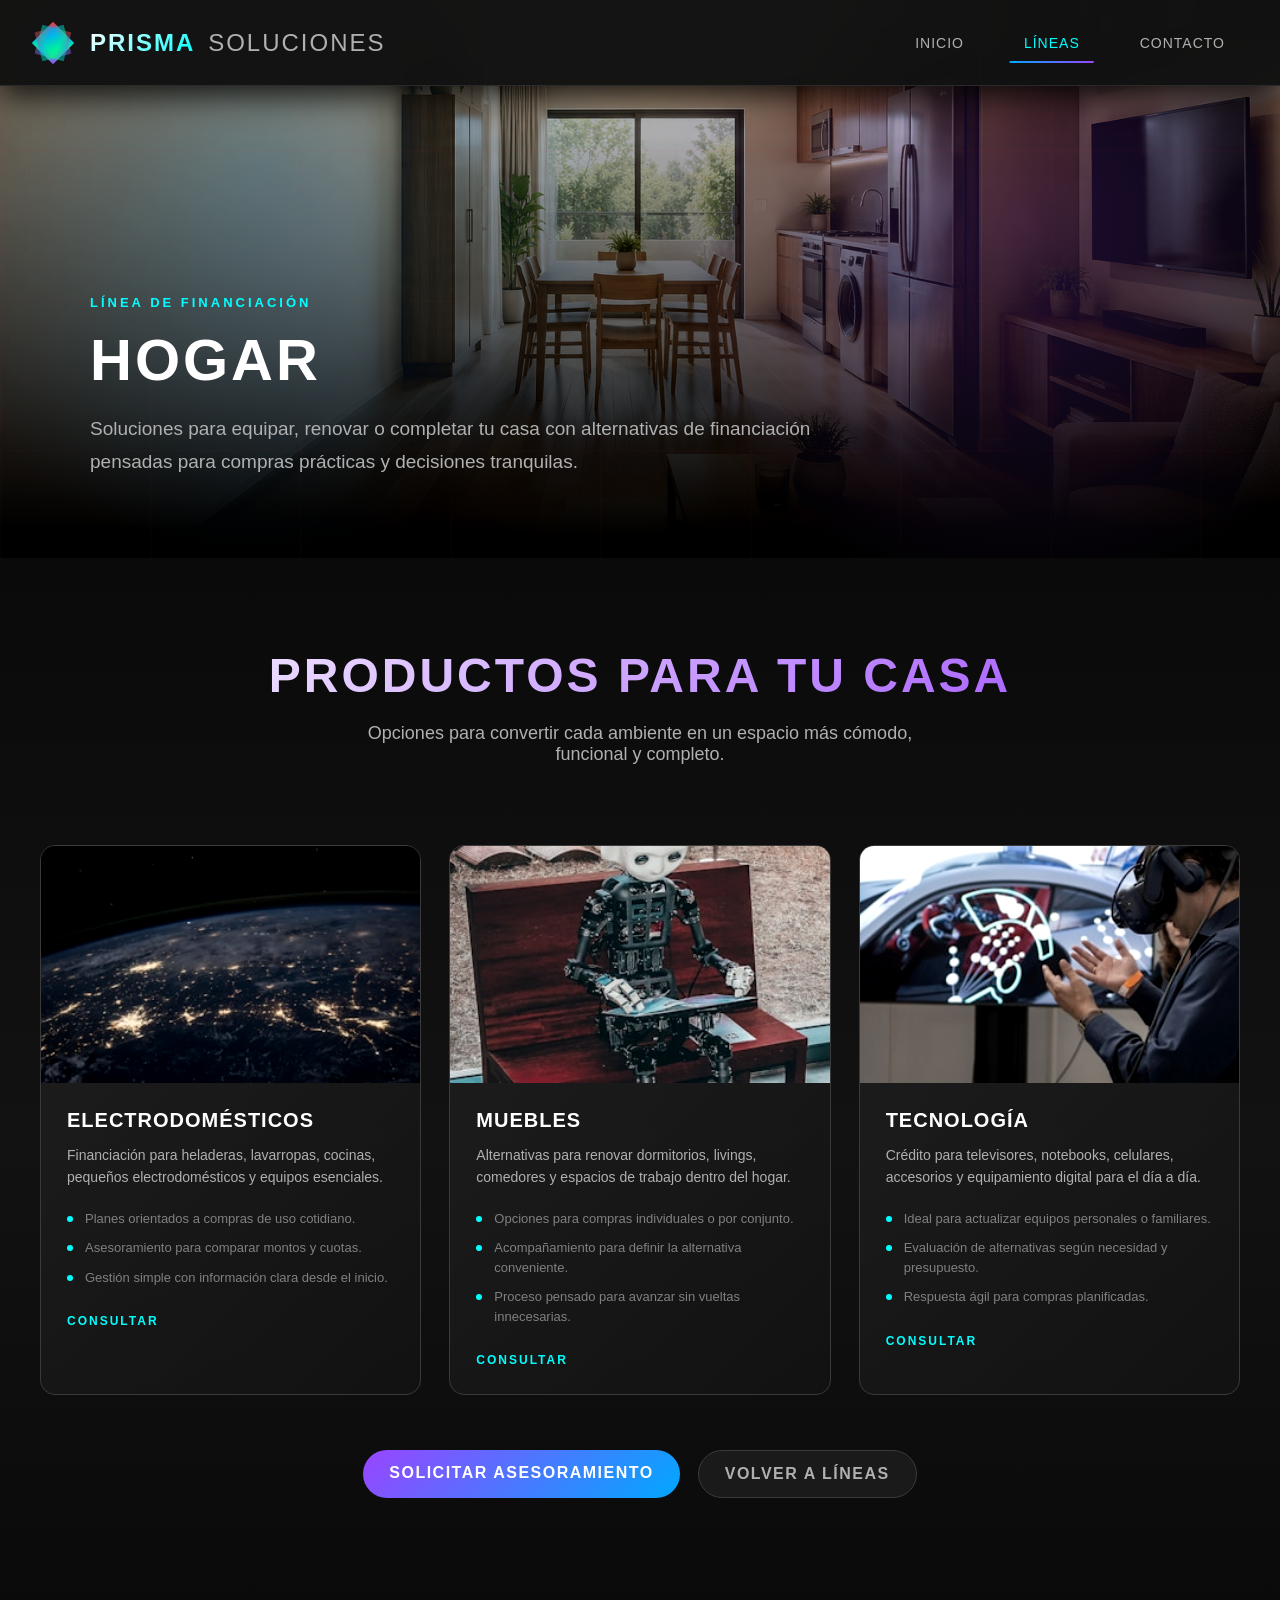
==== commit 37ef2cfe: "whatsapp" ====
--- a/hogar.html
+++ b/hogar.html
@@ -29,7 +29,7 @@
     </header>
 
     <main>
-        <section class="detail-hero" style="--detail-image: url('images/data-nexus.jpg');">
+        <section class="detail-hero" style="--detail-image: url('images/categoriaHogar.png');">
             <div class="detail-hero-content">
                 <div class="detail-kicker">Línea de financiación</div>
                 <h1 class="detail-title">Hogar</h1>
--- a/styles.css
+++ b/styles.css
@@ -512,25 +512,6 @@
 	letter-spacing: 1px;
 }
 
-.card-cta {
-	padding: 12px 30px;
-	background: linear-gradient(135deg, var(--accent-purple), var(--accent-blue));
-	border: none;
-	border-radius: 30px;
-	color: var(--text-primary);
-	font-weight: 700;
-	text-transform: uppercase;
-	letter-spacing: 2px;
-	cursor: pointer;
-	transition: all 0.3s ease;
-	box-shadow: 0 5px 15px rgba(153, 69, 255, 0.3);
-}
-
-.card-cta:hover {
-	transform: translateY(-2px);
-	box-shadow: 0 8px 25px rgba(153, 69, 255, 0.5);
-}
-
 /* Carousel Controls */
 .carousel-controls {
 	position: absolute;
@@ -1391,6 +1372,106 @@
 	box-shadow: 0 5px 20px rgba(153, 69, 255, 0.3);
 }
 
+/* FAQ Section */
+.faq-section {
+	padding: 120px 30px;
+	background: linear-gradient(180deg,
+			var(--primary-black) 0%,
+			rgba(0, 168, 255, 0.04) 45%,
+			var(--carbon-dark) 100%);
+	position: relative;
+	overflow: hidden;
+}
+
+.faq-section::before {
+	content: '';
+	position: absolute;
+	top: 0;
+	left: 50%;
+	width: min(900px, 90vw);
+	height: 1px;
+	background: linear-gradient(90deg, transparent, var(--accent-cyan), var(--accent-purple), transparent);
+	transform: translateX(-50%);
+}
+
+.faq-container {
+	max-width: 980px;
+	margin: 0 auto;
+	display: grid;
+	gap: 18px;
+}
+
+.faq-item {
+	background: linear-gradient(135deg,
+			rgba(42, 42, 42, 0.45),
+			rgba(18, 18, 18, 0.85));
+	border: 1px solid var(--metal-dark);
+	border-radius: 15px;
+	overflow: hidden;
+	transition: all 0.3s ease;
+}
+
+.faq-item.active {
+	border-color: var(--accent-purple);
+	box-shadow: 0 14px 32px rgba(153, 69, 255, 0.16);
+}
+
+.faq-question {
+	width: 100%;
+	align-items: center;
+	background: transparent;
+	border: 0;
+	color: var(--text-primary);
+	cursor: pointer;
+	display: flex;
+	font: inherit;
+	font-size: 17px;
+	font-weight: 700;
+	justify-content: space-between;
+	letter-spacing: 1px;
+	padding: 24px 28px;
+	text-align: left;
+	text-transform: uppercase;
+}
+
+.faq-question:hover {
+	color: var(--accent-cyan);
+}
+
+.faq-icon {
+	align-items: center;
+	background: linear-gradient(135deg, var(--accent-purple), var(--accent-blue));
+	border-radius: 50%;
+	display: flex;
+	flex: 0 0 34px;
+	font-size: 24px;
+	height: 34px;
+	justify-content: center;
+	line-height: 1;
+	margin-left: 20px;
+	transition: transform 0.3s ease;
+	width: 34px;
+}
+
+.faq-item.active .faq-icon {
+	transform: rotate(45deg);
+}
+
+.faq-answer {
+	max-height: 0;
+	overflow: hidden;
+	transition: max-height 0.35s ease;
+}
+
+.faq-answer p {
+	border-top: 1px solid rgba(255, 255, 255, 0.08);
+	color: var(--text-secondary);
+	font-size: 15px;
+	line-height: 1.7;
+	margin: 0 28px;
+	padding: 22px 0 26px;
+}
+
 /* Contact Section */
 .contact-section {
 	padding: 120px 30px;
@@ -1560,6 +1641,41 @@
 .form-group textarea {
 	resize: vertical;
 	min-height: 120px;
+}
+
+.honeypot-field {
+	left: -9999px;
+	opacity: 0;
+	position: absolute;
+	top: auto;
+	width: 1px;
+	height: 1px;
+	overflow: hidden;
+}
+
+.form-status {
+	border-radius: 8px;
+	display: none;
+	font-size: 14px;
+	line-height: 1.5;
+	margin-bottom: 20px;
+	padding: 14px 16px;
+}
+
+.form-status.visible {
+	display: block;
+}
+
+.form-status.success {
+	background: rgba(0, 255, 136, 0.1);
+	border: 1px solid rgba(0, 255, 136, 0.35);
+	color: var(--accent-green);
+}
+
+.form-status.error {
+	background: rgba(255, 51, 51, 0.1);
+	border: 1px solid rgba(255, 51, 51, 0.35);
+	color: #ff8a8a;
 }
 
 .submit-btn {
@@ -1700,6 +1816,90 @@
 	text-decoration: underline;
 }
 
+.whatsapp-float {
+	position: fixed;
+	right: 28px;
+	bottom: 28px;
+	width: 66px;
+	height: 66px;
+	display: inline-flex;
+	align-items: center;
+	justify-content: center;
+	background:
+		radial-gradient(circle at 30% 25%, rgba(255, 255, 255, 0.35), transparent 28%),
+		linear-gradient(135deg, #25d366, #128c7e);
+	border: 1px solid rgba(255, 255, 255, 0.28);
+	border-radius: 50%;
+	box-shadow:
+		0 18px 40px rgba(18, 140, 126, 0.45),
+		0 0 24px rgba(37, 211, 102, 0.35);
+	color: #fff;
+	text-decoration: none;
+	z-index: 9990;
+	transition: transform 0.25s ease, box-shadow 0.25s ease, filter 0.25s ease;
+	animation: whatsappFloat 3s ease-in-out infinite;
+}
+
+.whatsapp-float::after {
+	content: '';
+	position: absolute;
+	inset: 9px;
+	border-radius: 50%;
+	border: 1px solid rgba(255, 255, 255, 0.28);
+	pointer-events: none;
+}
+
+.whatsapp-float:hover {
+	transform: translateY(-5px) scale(1.06);
+	box-shadow:
+		0 24px 52px rgba(18, 140, 126, 0.55),
+		0 0 34px rgba(37, 211, 102, 0.5);
+	filter: saturate(1.15);
+}
+
+.whatsapp-float:focus-visible {
+	outline: 3px solid rgba(255, 255, 255, 0.9);
+	outline-offset: 5px;
+}
+
+.whatsapp-icon {
+	width: 34px;
+	height: 34px;
+	fill: currentColor;
+	position: relative;
+	z-index: 2;
+}
+
+.whatsapp-pulse {
+	position: absolute;
+	inset: -8px;
+	border-radius: 50%;
+	background: rgba(37, 211, 102, 0.26);
+	animation: whatsappPulse 2s ease-out infinite;
+}
+
+@keyframes whatsappFloat {
+	0%, 100% {
+		transform: translateY(0);
+	}
+
+	50% {
+		transform: translateY(-6px);
+	}
+}
+
+@keyframes whatsappPulse {
+	0% {
+		transform: scale(0.82);
+		opacity: 0.8;
+	}
+
+	100% {
+		transform: scale(1.55);
+		opacity: 0;
+	}
+}
+
 /* Responsive Design */
 @media (max-width: 1024px) {
 	.carousel-item {
@@ -1814,11 +2014,6 @@
 		right: 20px;
 	}
 
-	.card-cta {
-		padding: 10px 25px;
-		font-size: 14px;
-	}
-
 	.carousel-controls {
 		bottom: -60px;
 		gap: 15px;
@@ -1915,4 +2110,16 @@
 		gap: 20px;
 		text-align: center;
 	}
-}
+
+	.whatsapp-float {
+		right: 18px;
+		bottom: 18px;
+		width: 58px;
+		height: 58px;
+	}
+
+	.whatsapp-icon {
+		width: 30px;
+		height: 30px;
+	}
+}
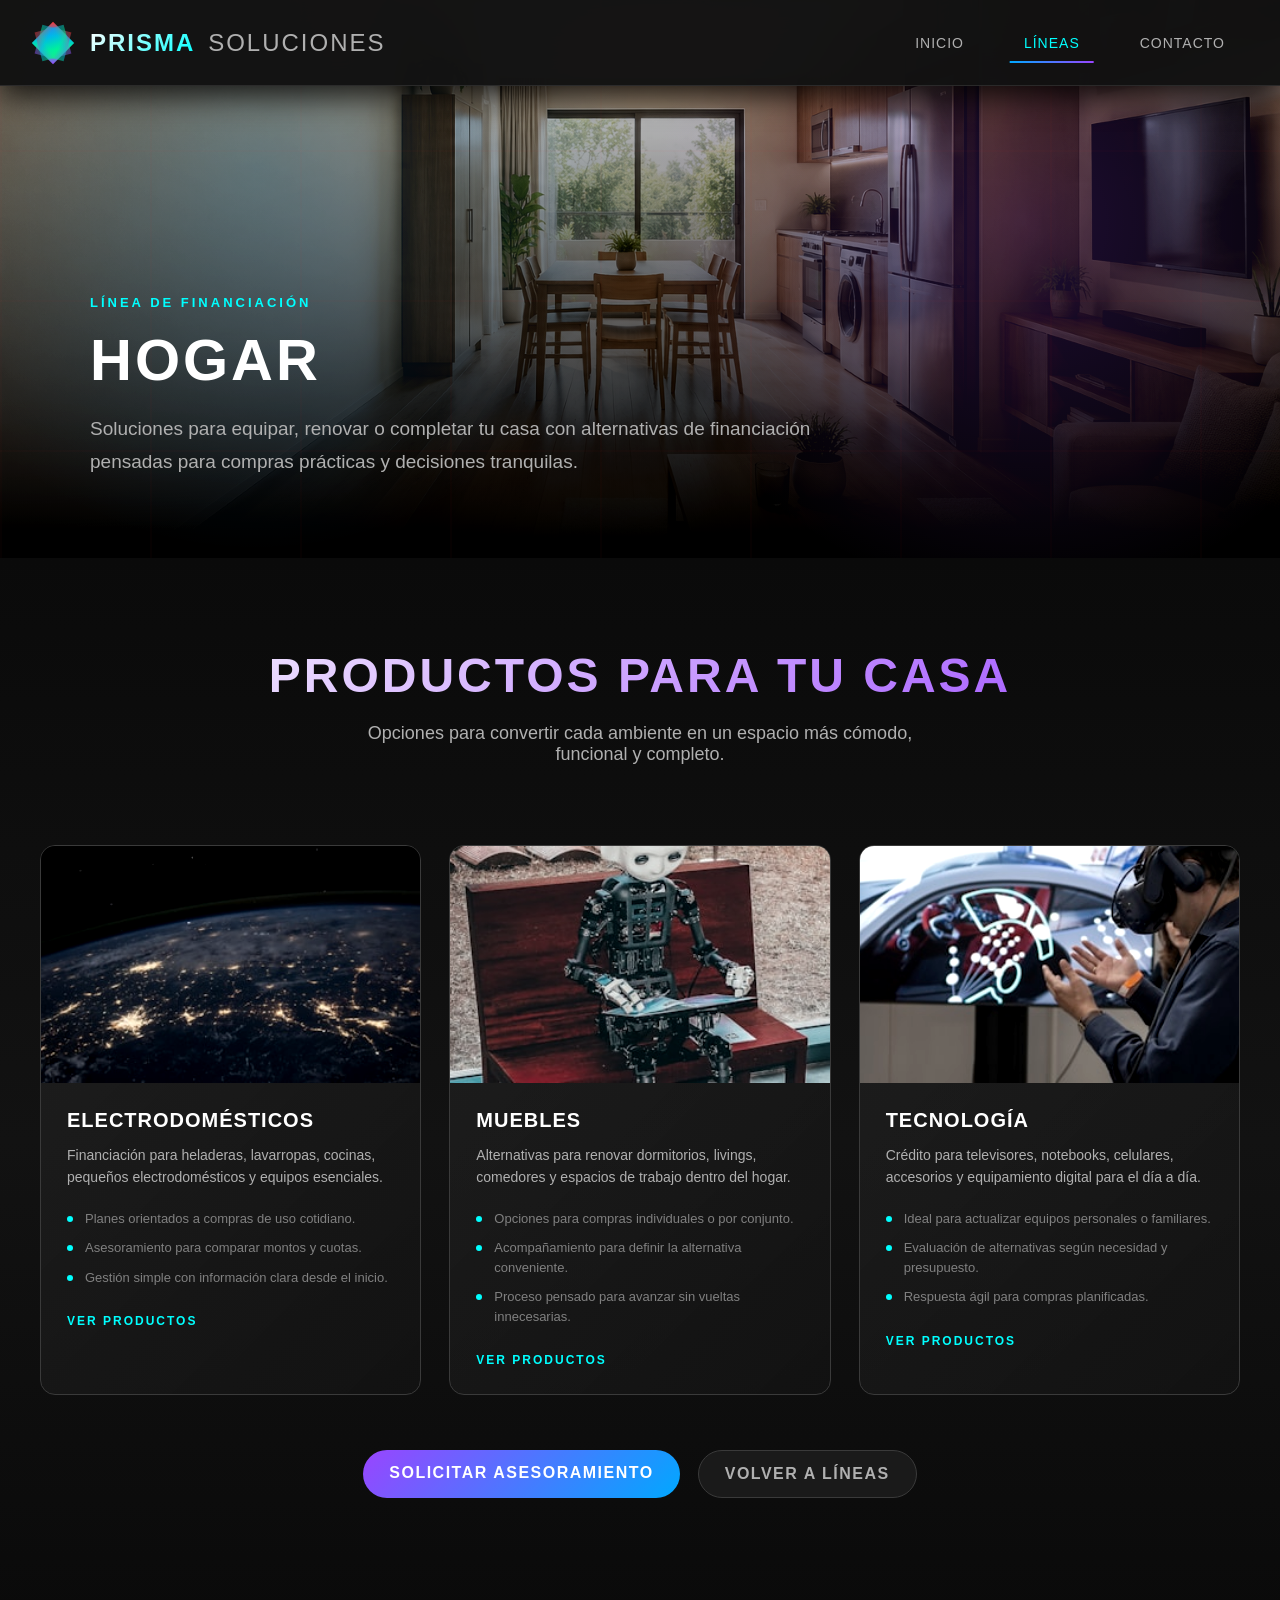
==== commit b54b0303: "algo" ====
--- a/hogar.html
+++ b/hogar.html
@@ -56,7 +56,7 @@
                             <li>Asesoramiento para comparar montos y cuotas.</li>
                             <li>Gestión simple con información clara desde el inicio.</li>
                         </ul>
-                        <a class="product-cta" href="index.html#contact">Consultar</a>
+                        <a class="product-cta" href="electrodomesticos.html">Ver productos</a>
                     </div>
                 </article>
 
@@ -72,7 +72,7 @@
                             <li>Acompañamiento para definir la alternativa conveniente.</li>
                             <li>Proceso pensado para avanzar sin vueltas innecesarias.</li>
                         </ul>
-                        <a class="product-cta" href="index.html#contact">Consultar</a>
+                        <a class="product-cta" href="muebles.html">Ver productos</a>
                     </div>
                 </article>
 
@@ -88,13 +88,13 @@
                             <li>Evaluación de alternativas según necesidad y presupuesto.</li>
                             <li>Respuesta ágil para compras planificadas.</li>
                         </ul>
-                        <a class="product-cta" href="index.html#contact">Consultar</a>
+                        <a class="product-cta" href="tecnologia.html">Ver productos</a>
                     </div>
                 </article>
             </div>
 
             <div class="detail-actions">
-                <a class="detail-button" href="index.html#contact">Solicitar asesoramiento</a>
+                <a class="detail-button" href="https://wa.link/70dsis" target="_blank" rel="noopener">Solicitar asesoramiento</a>
                 <a class="detail-button secondary" href="index.html#stats">Volver a líneas</a>
             </div>
         </section>
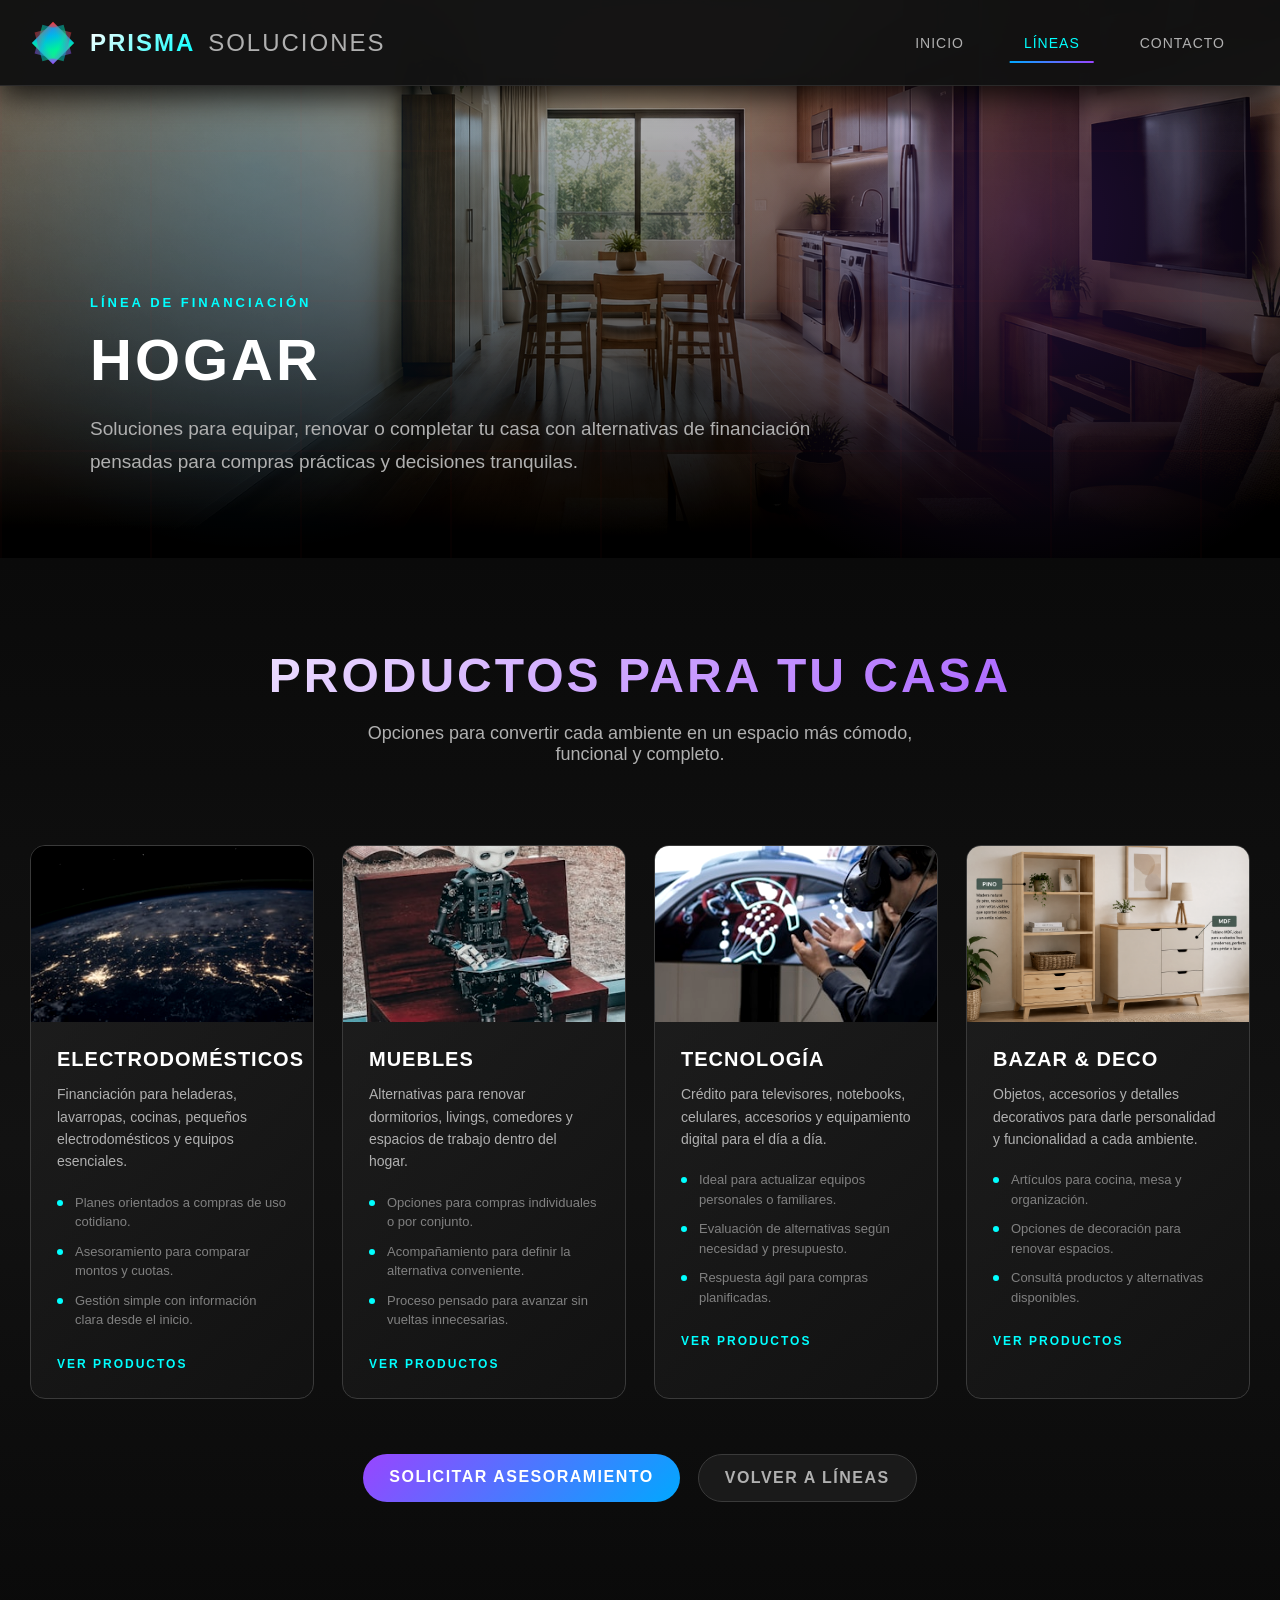
==== commit a960da99: "ajustes" ====
--- a/hogar.html
+++ b/hogar.html
@@ -43,7 +43,7 @@
                 <p class="section-subtitle">Opciones para convertir cada ambiente en un espacio más cómodo, funcional y completo.</p>
             </div>
 
-            <div class="products-grid">
+            <div class="products-grid products-grid--four">
                 <article class="product-card">
                     <div class="product-image">
                         <img src="images/quantum-cloud.jpg" alt="Electrodomésticos para el hogar">
@@ -91,6 +91,22 @@
                         <a class="product-cta" href="tecnologia.html">Ver productos</a>
                     </div>
                 </article>
+
+                <article class="product-card">
+                    <div class="product-image">
+                        <img src="images/carruselMuebles.png" alt="Bazar y decoración para el hogar">
+                    </div>
+                    <div class="product-content">
+                        <h3 class="product-title">Bazar &amp; Deco</h3>
+                        <p class="product-description">Objetos, accesorios y detalles decorativos para darle personalidad y funcionalidad a cada ambiente.</p>
+                        <ul class="product-details">
+                            <li>Artículos para cocina, mesa y organización.</li>
+                            <li>Opciones de decoración para renovar espacios.</li>
+                            <li>Consultá productos y alternativas disponibles.</li>
+                        </ul>
+                        <a class="product-cta" href="bazar-deco.html">Ver productos</a>
+                    </div>
+                </article>
             </div>
 
             <div class="detail-actions">
--- a/styles.css
+++ b/styles.css
@@ -410,6 +410,8 @@
 	border: 2px solid var(--metal-dark);
 	border-radius: 20px;
 	padding: 30px;
+	display: flex;
+	flex-direction: column;
 	position: relative;
 	overflow: hidden;
 	box-shadow:
@@ -510,6 +512,32 @@
 	color: var(--accent-purple);
 	text-transform: uppercase;
 	letter-spacing: 1px;
+}
+
+.card-whatsapp-link {
+	align-items: center;
+	background: linear-gradient(135deg, #25d366, #128c7e);
+	border: 1px solid rgba(255, 255, 255, 0.2);
+	border-radius: 999px;
+	box-shadow: 0 8px 20px rgba(18, 140, 126, 0.24);
+	color: var(--text-primary);
+	display: inline-flex;
+	font-size: 10px;
+	font-weight: 700;
+	justify-content: center;
+	letter-spacing: 1px;
+	margin-top: auto;
+	padding: 11px 14px;
+	text-align: center;
+	text-decoration: none;
+	text-transform: uppercase;
+	transition: all 0.3s ease;
+}
+
+.card-whatsapp-link:hover {
+	box-shadow: 0 12px 28px rgba(18, 140, 126, 0.4);
+	filter: saturate(1.15);
+	transform: translateY(-3px);
 }
 
 /* Carousel Controls */
@@ -851,7 +879,7 @@
 	max-width: 1200px;
 	margin: 0 auto;
 	display: grid;
-	grid-template-columns: repeat(3, minmax(0, 1fr));
+	grid-template-columns: repeat(4, minmax(0, 1fr));
 	gap: 32px;
 }
 
@@ -1059,12 +1087,360 @@
 	background: linear-gradient(180deg, var(--primary-black) 0%, var(--carbon-dark) 55%, var(--primary-black) 100%);
 }
 
+.offers-section {
+	background:
+		radial-gradient(circle at 50% 0%, rgba(153, 69, 255, 0.14), transparent 38%),
+		linear-gradient(180deg, var(--carbon-dark) 0%, var(--primary-black) 100%);
+	position: relative;
+}
+
+.offers-section::before {
+	background: linear-gradient(90deg, transparent, var(--accent-cyan), var(--accent-purple), transparent);
+	content: '';
+	height: 1px;
+	left: 50%;
+	position: absolute;
+	top: 0;
+	transform: translateX(-50%);
+	width: min(900px, 90vw);
+}
+
+.offers-carousel {
+	margin: 0 auto;
+	max-width: 1280px;
+	padding: 0 58px 52px;
+	position: relative;
+}
+
+.offers-carousel__viewport {
+	overflow: hidden;
+}
+
+.offers-carousel__track {
+	display: flex;
+	gap: 28px;
+	transition: transform 0.55s cubic-bezier(0.4, 0, 0.2, 1);
+	will-change: transform;
+}
+
+.offer-card {
+	display: flex;
+	flex: 0 0 calc((100% - 56px) / 3);
+	flex-direction: column;
+	min-height: 555px;
+}
+
+.offer-card .product-content {
+	display: flex;
+	flex: 1;
+	flex-direction: column;
+}
+
+.offer-badge {
+	align-self: flex-start;
+	background: rgba(0, 255, 136, 0.1);
+	border: 1px solid rgba(0, 255, 136, 0.35);
+	border-radius: 999px;
+	color: var(--accent-green);
+	display: inline-flex;
+	font-size: 10px;
+	font-weight: 700;
+	letter-spacing: 1.5px;
+	margin-bottom: 14px;
+	padding: 7px 11px;
+	text-transform: uppercase;
+}
+
+.offer-cta {
+	align-items: center;
+	background: linear-gradient(135deg, #25d366, #128c7e);
+	border: 1px solid rgba(255, 255, 255, 0.2);
+	border-radius: 999px;
+	box-shadow: 0 8px 20px rgba(18, 140, 126, 0.24);
+	color: var(--text-primary);
+	display: inline-flex;
+	font-size: 11px;
+	font-weight: 700;
+	justify-content: center;
+	letter-spacing: 1px;
+	margin-top: auto;
+	padding: 13px 16px;
+	text-align: center;
+	text-decoration: none;
+	text-transform: uppercase;
+	transition: all 0.3s ease;
+}
+
+.offer-cta:hover {
+	box-shadow: 0 12px 28px rgba(18, 140, 126, 0.4);
+	filter: saturate(1.15);
+	transform: translateY(-3px);
+}
+
+.offers-carousel__control {
+	align-items: center;
+	background: linear-gradient(135deg, var(--carbon-medium), var(--carbon-dark));
+	border: 1px solid var(--metal-dark);
+	border-radius: 50%;
+	color: var(--accent-cyan);
+	cursor: pointer;
+	display: flex;
+	font-size: 32px;
+	height: 48px;
+	justify-content: center;
+	line-height: 1;
+	position: absolute;
+	top: 46%;
+	transform: translateY(-50%);
+	transition: all 0.3s ease;
+	width: 48px;
+	z-index: 2;
+}
+
+.offers-carousel__control:hover {
+	background: linear-gradient(135deg, var(--accent-purple), var(--accent-blue));
+	border-color: var(--accent-purple);
+	box-shadow: 0 8px 22px rgba(153, 69, 255, 0.32);
+	color: var(--text-primary);
+	transform: translateY(-50%) scale(1.08);
+}
+
+.offers-carousel__control--prev {
+	left: 0;
+}
+
+.offers-carousel__control--next {
+	right: 0;
+}
+
+.offers-carousel__indicators {
+	bottom: 0;
+	display: flex;
+	gap: 9px;
+	justify-content: center;
+	left: 0;
+	position: absolute;
+	right: 0;
+}
+
+.offers-carousel__indicator {
+	background: var(--metal-dark);
+	border: 1px solid var(--metal-light);
+	border-radius: 50%;
+	cursor: pointer;
+	height: 9px;
+	padding: 0;
+	transition: all 0.3s ease;
+	width: 9px;
+}
+
+.offers-carousel__indicator.active {
+	background: linear-gradient(135deg, var(--accent-purple), var(--accent-blue));
+	border-color: var(--accent-purple);
+	box-shadow: 0 0 10px rgba(153, 69, 255, 0.5);
+	transform: scale(1.35);
+}
+
+.offers-all-action {
+	display: flex;
+	justify-content: center;
+	margin-top: 22px;
+}
+
+/* Full offers catalog */
+.offers-catalog-hero {
+	background:
+		linear-gradient(180deg, rgba(10, 10, 10, 0.18), var(--primary-black)),
+		radial-gradient(circle at 76% 20%, rgba(153, 69, 255, 0.22), transparent 36%),
+		var(--carbon-dark);
+	min-height: 48vh;
+	padding: 170px 30px 90px;
+	position: relative;
+	overflow: hidden;
+}
+
+.offers-catalog-hero::after {
+	background: linear-gradient(90deg, transparent, var(--accent-cyan), var(--accent-purple), transparent);
+	bottom: 0;
+	content: '';
+	height: 1px;
+	left: 50%;
+	position: absolute;
+	transform: translateX(-50%);
+	width: min(1100px, 90vw);
+}
+
+.offers-catalog-hero .detail-hero-content {
+	margin: 0 auto;
+	max-width: 1200px;
+}
+
+.offers-catalog-hero .detail-intro {
+	max-width: 760px;
+}
+
+.offers-catalog-main {
+	background: linear-gradient(180deg, var(--primary-black) 0%, var(--carbon-dark) 52%, var(--primary-black) 100%);
+	min-height: 60vh;
+	padding: 70px 30px 120px;
+}
+
+.offers-catalog-toolbar {
+	background: linear-gradient(135deg, rgba(42, 42, 42, 0.55), rgba(18, 18, 18, 0.9));
+	border: 1px solid var(--metal-dark);
+	border-radius: 18px;
+	margin: 0 auto 42px;
+	max-width: 1280px;
+	padding: 22px;
+}
+
+.offers-search-row {
+	display: flex;
+	gap: 16px;
+	margin-bottom: 20px;
+}
+
+.offers-search-label {
+	color: var(--text-secondary);
+	display: block;
+	font-size: 12px;
+	font-weight: 700;
+	letter-spacing: 1.5px;
+	margin-bottom: 9px;
+	text-transform: uppercase;
+}
+
+.offers-search-wrap {
+	flex: 1;
+}
+
+.offers-search-input {
+	background: var(--carbon-dark);
+	border: 1px solid var(--metal-dark);
+	border-radius: 10px;
+	color: var(--text-primary);
+	font: inherit;
+	font-size: 15px;
+	padding: 14px 16px;
+	transition: border-color 0.3s ease, box-shadow 0.3s ease;
+	width: 100%;
+}
+
+.offers-search-input:focus {
+	border-color: var(--accent-purple);
+	box-shadow: 0 0 14px rgba(153, 69, 255, 0.2);
+	outline: none;
+}
+
+.offers-filter-group {
+	align-items: center;
+	display: flex;
+	flex-wrap: wrap;
+	gap: 10px;
+}
+
+.offers-filter-label {
+	color: var(--text-secondary);
+	font-size: 12px;
+	font-weight: 700;
+	letter-spacing: 1.5px;
+	margin-right: 4px;
+	text-transform: uppercase;
+}
+
+.offers-filter-button {
+	background: var(--carbon-medium);
+	border: 1px solid var(--metal-dark);
+	border-radius: 999px;
+	color: var(--text-secondary);
+	cursor: pointer;
+	font: inherit;
+	font-size: 12px;
+	font-weight: 700;
+	letter-spacing: 0.8px;
+	padding: 10px 16px;
+	transition: all 0.3s ease;
+}
+
+.offers-filter-button:hover,
+.offers-filter-button.active {
+	background: linear-gradient(135deg, var(--accent-purple), var(--accent-blue));
+	border-color: var(--accent-purple);
+	box-shadow: 0 6px 18px rgba(153, 69, 255, 0.25);
+	color: var(--text-primary);
+}
+
+.offers-results-count {
+	color: var(--text-dim);
+	font-size: 13px;
+	margin: 18px 0 0;
+}
+
+.offers-catalog-grid {
+	display: grid;
+	gap: 24px;
+	grid-template-columns: repeat(4, minmax(0, 1fr));
+	margin: 0 auto;
+	max-width: 1280px;
+}
+
+.catalog-offer-card {
+	display: flex;
+	flex-direction: column;
+	min-height: 555px;
+}
+
+.catalog-offer-card .product-content {
+	display: flex;
+	flex: 1;
+	flex-direction: column;
+}
+
+.catalog-offer-card .product-title {
+	font-size: 18px;
+}
+
+.catalog-category {
+	color: var(--accent-cyan);
+	display: block;
+	font-size: 10px;
+	font-weight: 700;
+	letter-spacing: 1.5px;
+	margin-bottom: 10px;
+	text-transform: uppercase;
+}
+
+.catalog-offer-card[hidden] {
+	display: none;
+}
+
+.offers-empty-state {
+	background: rgba(42, 42, 42, 0.35);
+	border: 1px dashed var(--metal-dark);
+	border-radius: 15px;
+	color: var(--text-secondary);
+	font-size: 16px;
+	grid-column: 1 / -1;
+	padding: 50px 24px;
+	text-align: center;
+}
+
 .products-grid {
 	max-width: 1200px;
 	margin: 0 auto;
 	display: grid;
 	grid-template-columns: repeat(3, minmax(0, 1fr));
 	gap: 28px;
+}
+
+.products-grid--compact {
+	max-width: 860px;
+	grid-template-columns: repeat(2, minmax(280px, 1fr));
+}
+
+.products-grid--four {
+	max-width: 1280px;
+	grid-template-columns: repeat(4, minmax(0, 1fr));
 }
 
 .product-card {
@@ -1932,6 +2308,14 @@
 		grid-template-columns: repeat(2, minmax(0, 1fr));
 	}
 
+	.offer-card {
+		flex-basis: calc((100% - 28px) / 2);
+	}
+
+	.offers-catalog-grid {
+		grid-template-columns: repeat(3, minmax(0, 1fr));
+	}
+
 	.contact-container {
 		grid-template-columns: 1fr;
 	}
@@ -2055,6 +2439,34 @@
 		gap: 24px;
 	}
 
+	.offers-carousel {
+		padding-left: 42px;
+		padding-right: 42px;
+	}
+
+	.offer-card {
+		flex-basis: 100%;
+		min-height: auto;
+	}
+
+	.offers-carousel__control {
+		height: 40px;
+		width: 40px;
+	}
+
+	.offers-catalog-main {
+		padding-left: 20px;
+		padding-right: 20px;
+	}
+
+	.offers-catalog-grid {
+		grid-template-columns: repeat(2, minmax(0, 1fr));
+	}
+
+	.offers-search-row {
+		flex-direction: column;
+	}
+
 	.stat-card {
 		min-height: auto;
 	}
@@ -2123,3 +2535,23 @@
 		height: 30px;
 	}
 }
+
+@media (max-width: 540px) {
+	.offers-catalog-grid {
+		grid-template-columns: 1fr;
+	}
+
+	.offers-catalog-hero {
+		min-height: 44vh;
+		padding-left: 20px;
+		padding-right: 20px;
+	}
+
+	.offers-catalog-hero .detail-title {
+		font-size: 38px;
+	}
+
+	.offers-catalog-toolbar {
+		padding: 18px;
+	}
+}
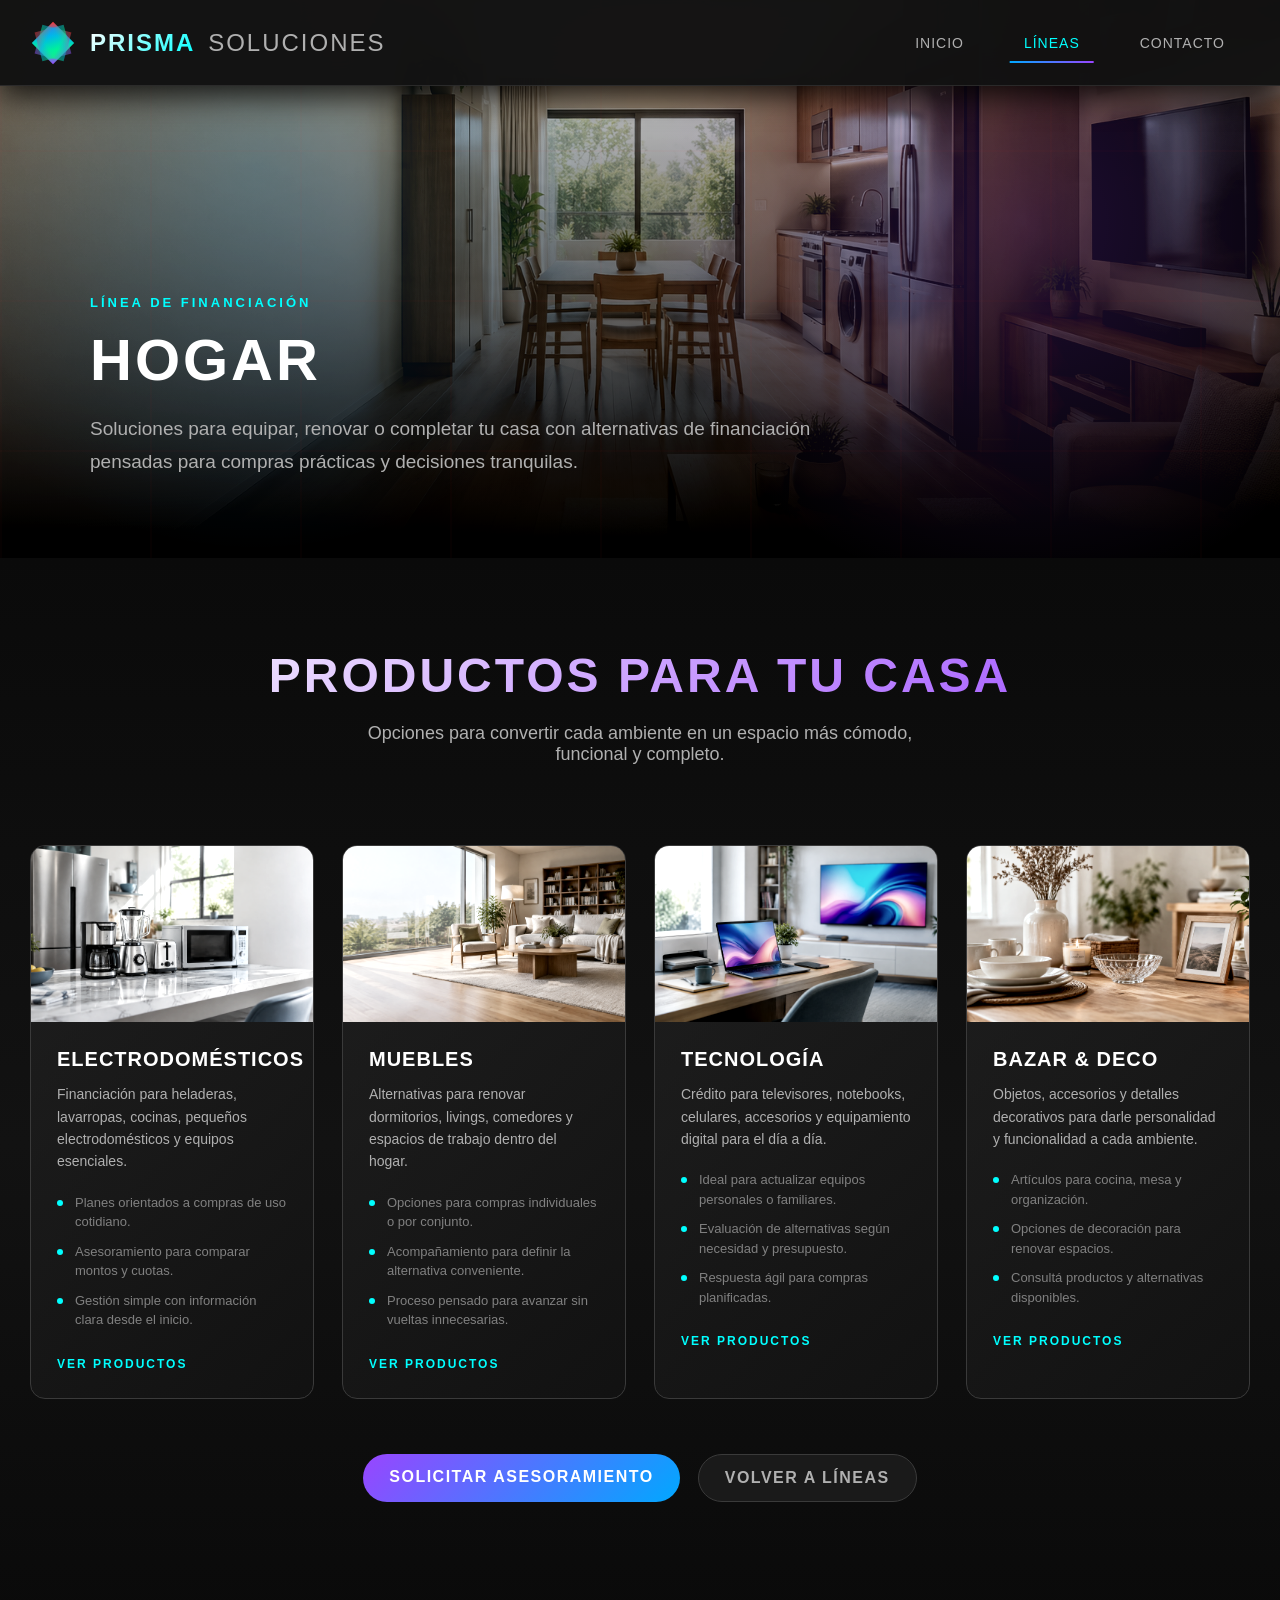
==== commit 2ec49eec: "ajustes" ====
--- a/hogar.html
+++ b/hogar.html
@@ -46,7 +46,7 @@
             <div class="products-grid products-grid--four">
                 <article class="product-card">
                     <div class="product-image">
-                        <img src="images/quantum-cloud.jpg" alt="Electrodomésticos para el hogar">
+                        <img src="images/portadaElectrodomesticos.png" alt="Electrodomésticos para el hogar">
                     </div>
                     <div class="product-content">
                         <h3 class="product-title">Electrodomésticos</h3>
@@ -62,7 +62,7 @@
 
                 <article class="product-card">
                     <div class="product-image">
-                        <img src="images/neural-network.jpg" alt="Muebles para livings, dormitorios y comedores">
+                        <img src="./images/portadaMuebles.png" alt="Muebles para livings, dormitorios y comedores">
                     </div>
                     <div class="product-content">
                         <h3 class="product-title">Muebles</h3>
@@ -78,7 +78,7 @@
 
                 <article class="product-card">
                     <div class="product-image">
-                        <img src="images/ar-interface.jpg" alt="Tecnología para el hogar">
+                        <img src="images/portadaTecnologia.png" alt="Tecnología para el hogar">
                     </div>
                     <div class="product-content">
                         <h3 class="product-title">Tecnología</h3>
@@ -94,7 +94,7 @@
 
                 <article class="product-card">
                     <div class="product-image">
-                        <img src="images/carruselMuebles.png" alt="Bazar y decoración para el hogar">
+                        <img src="images/portadaDeco.png" alt="Bazar y decoración para el hogar">
                     </div>
                     <div class="product-content">
                         <h3 class="product-title">Bazar &amp; Deco</h3>
